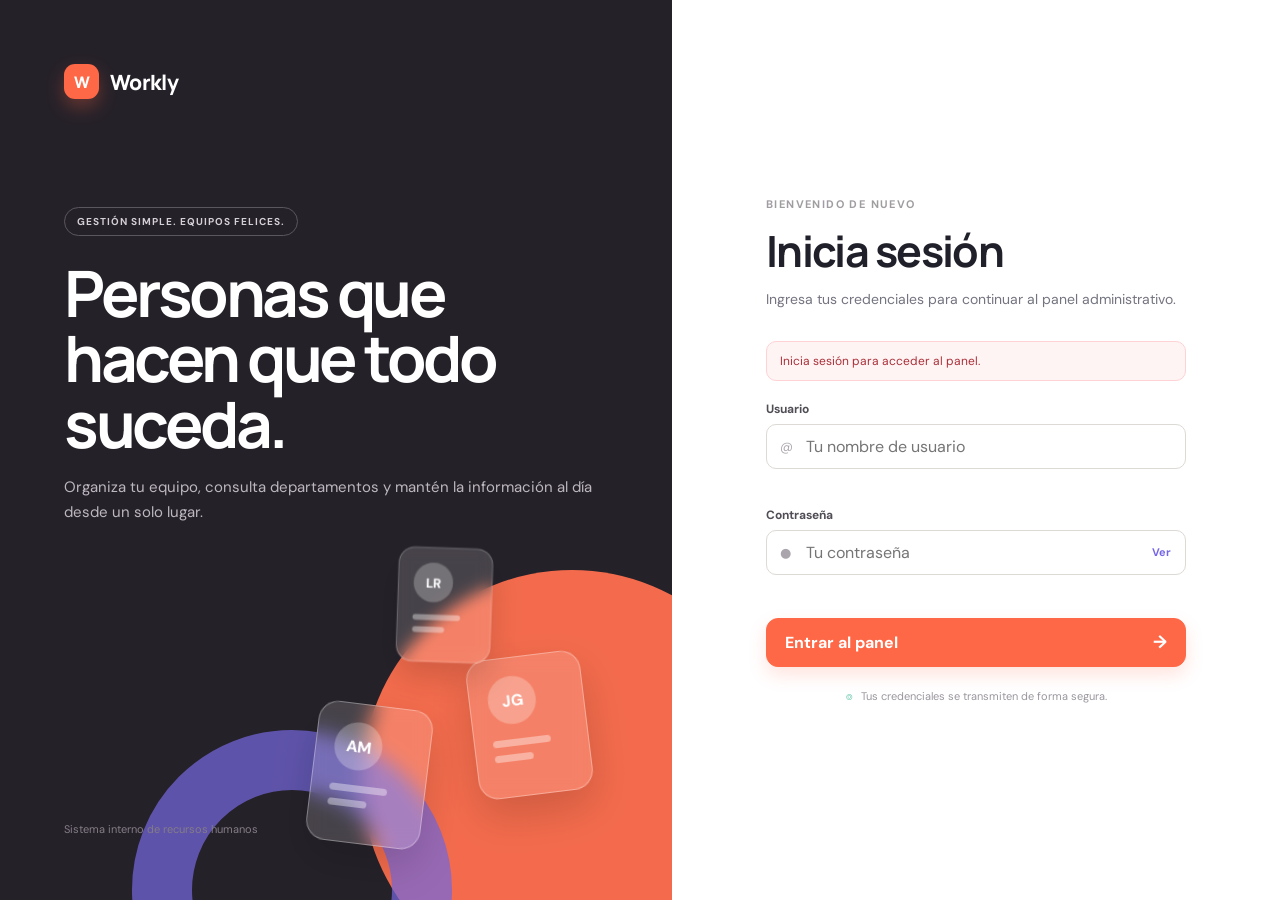
==== index.html @ eec54e48 "Primera carga del proyecto" ====
<!doctype html>
<html lang="es">
<head>
  <meta charset="UTF-8">
  <meta name="viewport" content="width=device-width, initial-scale=1.0">
  <meta name="description" content="Panel administrativo de empleados y departamentos">
  <title>Workly | Panel</title>
  <link rel="preconnect" href="https://fonts.googleapis.com">
  <link rel="preconnect" href="https://fonts.gstatic.com" crossorigin>
  <link href="https://fonts.googleapis.com/css2?family=DM+Sans:wght@400;500;600;700&family=Manrope:wght@600;700;800&display=swap" rel="stylesheet">
  <link rel="stylesheet" href="./css/styles.css">
</head>
<body class="app-page">
  <div class="app-shell">
    <aside class="sidebar" id="sidebar">
      <a class="brand" href="./index.html" aria-label="Ir al inicio">
        <span class="brand-mark" aria-hidden="true">W</span>
        <span>Workly</span>
      </a>

      <nav class="main-nav" aria-label="Navegación principal">
        <p class="nav-caption">Espacio de trabajo</p>
        <a class="nav-link active" href="./index.html" data-permission="dashboard">
          <span class="nav-icon" aria-hidden="true">⌂</span> Resumen
        </a>
        <a class="nav-link" href="./empleados.html" data-permission="empleados:ver">
          <span class="nav-icon" aria-hidden="true">♙</span> Empleados
        </a>
        <a class="nav-link" href="./departamentos.html" data-permission="departamentos:ver">
          <span class="nav-icon" aria-hidden="true">◇</span> Departamentos
        </a>
      </nav>

      <div class="sidebar-footer">
        <div class="user-card">
          <div class="avatar" data-user-initial>U</div>
          <div class="user-meta">
            <strong data-username>Usuario</strong>
            <span data-role>Rol</span>
          </div>
          <button class="icon-button" type="button" data-logout aria-label="Cerrar sesión" title="Cerrar sesión">↗</button>
        </div>
      </div>
    </aside>

    <main class="main-content">
      <header class="topbar">
        <button class="menu-button" id="menuButton" type="button" aria-label="Abrir menú">☰</button>
        <div>
          <p class="eyebrow">Panel administrativo</p>
          <h1>Hola, <span data-first-name>equipo</span></h1>
        </div>
        <div class="topbar-actions">
          <span class="status-pill"><i></i> Sistema activo</span>
        </div>
      </header>

      <section class="hero-card">
        <div>
          <span class="hero-label">Vista general</span>
          <h2>Tu equipo, en un solo lugar.</h2>
          <p>Consulta la estructura de la organización y administra la información disponible según tu nivel de acceso.</p>
        </div>
        <div class="hero-decoration" aria-hidden="true">
          <span></span><span></span><span></span>
        </div>
      </section>

      <section class="stats-grid" aria-label="Indicadores">
        <article class="stat-card" data-permission="empleados:ver">
          <div class="stat-icon coral">♙</div>
          <div>
            <p>Empleados</p>
            <strong id="employeeCount">—</strong>
            <span>registros activos</span>
          </div>
        </article>
        <article class="stat-card" data-permission="departamentos:ver">
          <div class="stat-icon violet">◇</div>
          <div>
            <p>Departamentos</p>
            <strong id="departmentCount">—</strong>
            <span>áreas registradas</span>
          </div>
        </article>
        <article class="stat-card">
          <div class="stat-icon mint">✓</div>
          <div>
            <p>Tu acceso</p>
            <strong class="access-role" data-role>—</strong>
            <span>permisos asignados</span>
          </div>
        </article>
      </section>

      <section class="content-grid">
        <article class="panel quick-panel">
          <div class="panel-heading">
            <div>
              <p class="eyebrow">Accesos directos</p>
              <h2>¿Qué quieres hacer?</h2>
            </div>
          </div>
          <div class="quick-links">
            <a href="./empleados.html" data-permission="empleados:ver">
              <span class="quick-icon coral">♙</span>
              <span><strong>Ver empleados</strong><small>Directorio y datos laborales</small></span>
              <b>→</b>
            </a>
            <a href="./departamentos.html" data-permission="departamentos:ver">
              <span class="quick-icon violet">◇</span>
              <span><strong>Ver departamentos</strong><small>Estructura de la empresa</small></span>
              <b>→</b>
            </a>
            <a href="./empleados.html?nuevo=true" data-permission="empleados:crear">
              <span class="quick-icon mint">＋</span>
              <span><strong>Nuevo empleado</strong><small>Agrega una persona al equipo</small></span>
              <b>→</b>
            </a>
          </div>
        </article>

        <article class="panel permission-panel">
          <div class="panel-heading">
            <div>
              <p class="eyebrow">Sesión actual</p>
              <h2>Permisos habilitados</h2>
            </div>
          </div>
          <ul class="permission-list" id="permissionList"></ul>
        </article>
      </section>
    </main>
  </div>

  <div class="toast-container" id="toastContainer" aria-live="polite"></div>
  <script type="module" src="./js/controllers/indexController.js"></script>
</body>
</html>
---- css/styles.css ----
:root {
  --ink: #20202a;
  --muted: #747480;
  --line: #e9e7e2;
  --paper: #ffffff;
  --canvas: #f6f5f1;
  --coral: #ff6846;
  --coral-dark: #e94e2c;
  --coral-soft: #fff0eb;
  --violet: #7566e8;
  --violet-soft: #efedff;
  --mint: #3eb893;
  --mint-soft: #e6f8f1;
  --danger: #cf3d46;
  --shadow: 0 18px 50px rgba(40, 33, 28, 0.08);
  --radius-lg: 24px;
  --radius-md: 16px;
  --sidebar-width: 252px;
}

* { box-sizing: border-box; }

html { min-width: 320px; }

body {
  margin: 0;
  color: var(--ink);
  background: var(--canvas);
  font-family: "DM Sans", system-ui, sans-serif;
  -webkit-font-smoothing: antialiased;
}

button, input, select { font: inherit; }
button, a { -webkit-tap-highlight-color: transparent; }
a { color: inherit; text-decoration: none; }
[hidden] { display: none !important; }

h1, h2, h3, p { margin-top: 0; }
h1, h2, h3, .brand { font-family: "Manrope", sans-serif; }

.app-shell { min-height: 100vh; }

.sidebar {
  position: fixed;
  inset: 0 auto 0 0;
  z-index: 30;
  display: flex;
  width: var(--sidebar-width);
  flex-direction: column;
  padding: 32px 22px 22px;
  border-right: 1px solid var(--line);
  background: rgba(255, 255, 255, 0.94);
  backdrop-filter: blur(16px);
}

.brand {
  display: inline-flex;
  align-items: center;
  gap: 11px;
  width: fit-content;
  font-size: 21px;
  font-weight: 800;
  letter-spacing: -0.7px;
}

.brand-mark {
  display: grid;
  width: 35px;
  height: 35px;
  place-items: center;
  border-radius: 11px;
  color: #fff;
  background: var(--coral);
  box-shadow: 0 8px 18px rgba(255, 104, 70, 0.3);
  font-size: 16px;
}

.main-nav { margin-top: 60px; }

.nav-caption, .eyebrow {
  margin-bottom: 10px;
  color: #a09da1;
  font-size: 11px;
  font-weight: 700;
  letter-spacing: 1.4px;
  text-transform: uppercase;
}

.nav-caption { padding-left: 13px; }

.nav-link {
  display: flex;
  align-items: center;
  gap: 13px;
  margin: 5px 0;
  padding: 12px 13px;
  border-radius: 12px;
  color: #686571;
  font-size: 14px;
  font-weight: 600;
  transition: 160ms ease;
}

.nav-link:hover { color: var(--ink); background: #f6f4ef; }
.nav-link.active { color: #d94d2f; background: var(--coral-soft); }
.nav-icon { display: grid; width: 22px; font-size: 19px; place-items: center; }

.sidebar-footer { margin-top: auto; }

.user-card {
  display: flex;
  align-items: center;
  gap: 10px;
  padding-top: 20px;
  border-top: 1px solid var(--line);
}

.avatar, .table-avatar {
  display: grid;
  flex: 0 0 auto;
  width: 38px;
  height: 38px;
  place-items: center;
  border-radius: 12px;
  color: #6756ca;
  background: var(--violet-soft);
  font-weight: 800;
}

.user-meta { display: grid; min-width: 0; flex: 1; }
.user-meta strong { overflow: hidden; font-size: 13px; text-overflow: ellipsis; }
.user-meta span { overflow: hidden; color: var(--muted); font-size: 11px; text-overflow: ellipsis; text-transform: capitalize; }

.icon-button, .menu-button, .close-button {
  border: 0;
  color: #85818b;
  background: transparent;
  cursor: pointer;
}

.icon-button { padding: 8px; border-radius: 9px; font-size: 18px; }
.icon-button:hover { color: var(--danger); background: #fff0f0; }

.main-content {
  min-height: 100vh;
  margin-left: var(--sidebar-width);
  padding: 36px clamp(24px, 4vw, 64px) 56px;
}

.topbar {
  display: flex;
  align-items: center;
  justify-content: space-between;
  gap: 24px;
  margin-bottom: 28px;
}

.topbar h1 { margin-bottom: 0; font-size: clamp(27px, 3vw, 38px); letter-spacing: -1.5px; }
.topbar .eyebrow { margin-bottom: 4px; }
.topbar-actions { margin-left: auto; }
.menu-button { display: none; font-size: 22px; }

.status-pill {
  display: inline-flex;
  align-items: center;
  gap: 8px;
  padding: 8px 12px;
  border: 1px solid #ddede7;
  border-radius: 99px;
  color: #48806d;
  background: #f4fcf9;
  font-size: 12px;
  font-weight: 600;
}

.status-pill i { width: 7px; height: 7px; border-radius: 50%; background: var(--mint); box-shadow: 0 0 0 4px #dff4ed; }

.hero-card {
  position: relative;
  display: flex;
  min-height: 235px;
  align-items: center;
  overflow: hidden;
  padding: 38px 42px;
  border-radius: var(--radius-lg);
  color: #fff;
  background: #27232b;
  box-shadow: var(--shadow);
}

.hero-card > div:first-child { position: relative; z-index: 2; max-width: 610px; }
.hero-label { display: inline-block; margin-bottom: 18px; padding: 7px 11px; border: 1px solid #5e5665; border-radius: 99px; color: #d5d0d8; font-size: 11px; font-weight: 700; letter-spacing: 1px; text-transform: uppercase; }
.hero-card h2 { max-width: 500px; margin-bottom: 12px; font-size: clamp(30px, 4vw, 48px); line-height: 1.08; letter-spacing: -2px; }
.hero-card p { max-width: 570px; margin-bottom: 0; color: #bdb8c0; font-size: 15px; line-height: 1.6; }

.hero-decoration { position: absolute; inset: 0 0 0 auto; width: 42%; }
.hero-decoration span { position: absolute; border-radius: 50%; }
.hero-decoration span:nth-child(1) { top: -90px; right: -20px; width: 260px; height: 260px; background: var(--coral); opacity: 0.88; }
.hero-decoration span:nth-child(2) { right: 130px; bottom: -100px; width: 245px; height: 245px; border: 45px solid var(--violet); opacity: 0.65; }
.hero-decoration span:nth-child(3) { top: 84px; right: 68px; width: 96px; height: 96px; border: 18px solid #f9bb53; opacity: 0.9; }

.stats-grid { display: grid; grid-template-columns: repeat(3, minmax(0, 1fr)); gap: 18px; margin: 22px 0; }

.stat-card {
  display: flex;
  min-height: 132px;
  align-items: center;
  gap: 17px;
  padding: 23px;
  border: 1px solid var(--line);
  border-radius: var(--radius-md);
  background: var(--paper);
}

.stat-icon, .quick-icon { display: grid; flex: 0 0 auto; place-items: center; border-radius: 14px; font-weight: 800; }
.stat-icon { width: 48px; height: 48px; font-size: 21px; }
.coral { color: #e75434; background: var(--coral-soft); }
.violet { color: #6959d3; background: var(--violet-soft); }
.mint { color: #258a6c; background: var(--mint-soft); }
.stat-card p { margin-bottom: 3px; color: var(--muted); font-size: 13px; }
.stat-card strong { display: block; max-width: 150px; overflow: hidden; font-family: "Manrope"; font-size: 26px; line-height: 1.2; text-overflow: ellipsis; }
.stat-card strong.access-role { font-size: 17px; text-transform: capitalize; }
.stat-card span { color: #a3a0a5; font-size: 11px; }

.content-grid { display: grid; grid-template-columns: minmax(0, 1.45fr) minmax(290px, 0.8fr); gap: 22px; }
.panel { border: 1px solid var(--line); border-radius: var(--radius-lg); background: var(--paper); }
.quick-panel, .permission-panel { padding: 28px; }
.panel-heading h2 { margin-bottom: 22px; font-size: 20px; letter-spacing: -0.6px; }
.panel-heading .eyebrow { margin-bottom: 5px; }

.quick-links { display: grid; gap: 8px; }
.quick-links a { display: flex; align-items: center; gap: 14px; padding: 12px; border-radius: 14px; transition: 160ms ease; }
.quick-links a:hover { background: #faf9f6; transform: translateX(2px); }
.quick-icon { width: 42px; height: 42px; }
.quick-links a > span:nth-child(2) { display: grid; flex: 1; }
.quick-links strong { font-size: 14px; }
.quick-links small { margin-top: 2px; color: var(--muted); font-size: 12px; }
.quick-links b { color: #aaa6ac; }

.permission-list { display: grid; gap: 11px; margin: 0; padding: 0; list-style: none; }
.permission-list li { display: flex; align-items: center; gap: 11px; }
.permission-list li span { display: grid; width: 25px; height: 25px; place-items: center; border-radius: 50%; color: #27886c; background: var(--mint-soft); font-size: 11px; font-weight: 800; }
.permission-list p { margin: 0; color: #66626b; font-size: 13px; }

.primary-button, .secondary-button {
  display: inline-flex;
  min-height: 43px;
  align-items: center;
  justify-content: center;
  gap: 12px;
  padding: 10px 18px;
  border-radius: 12px;
  font-weight: 700;
  cursor: pointer;
  transition: 150ms ease;
}

.primary-button { border: 1px solid var(--coral); color: #fff; background: var(--coral); box-shadow: 0 8px 18px rgba(255, 104, 70, 0.18); }
.primary-button:hover { border-color: var(--coral-dark); background: var(--coral-dark); transform: translateY(-1px); }
.primary-button:disabled, .secondary-button:disabled { opacity: 0.6; cursor: wait; transform: none; }
.secondary-button { border: 1px solid var(--line); color: #615e65; background: #fff; }
.secondary-button:hover { background: #f7f6f3; }

.list-topbar { min-height: 55px; }
.table-panel { overflow: hidden; }
.table-toolbar { display: flex; align-items: center; justify-content: space-between; gap: 20px; padding: 25px 28px; border-bottom: 1px solid var(--line); }
.table-toolbar h2 { margin-bottom: 4px; font-size: 19px; }
.table-toolbar p { margin-bottom: 0; color: var(--muted); font-size: 12px; }

.search-box { display: flex; width: min(310px, 40vw); align-items: center; gap: 8px; padding: 0 13px; border: 1px solid var(--line); border-radius: 11px; color: #aaa6ac; background: #faf9f7; }
.search-box:focus-within { border-color: #c9c3bb; box-shadow: 0 0 0 3px #f0eee9; }
.search-box input { width: 100%; height: 40px; border: 0; outline: 0; background: transparent; font-size: 13px; }

.table-wrap { width: 100%; overflow-x: auto; }
table { width: 100%; border-collapse: collapse; }
th { padding: 13px 20px; color: #98949b; background: #faf9f7; font-size: 10px; font-weight: 700; letter-spacing: 0.8px; text-align: left; text-transform: uppercase; }
td { padding: 15px 20px; border-top: 1px solid #efede9; color: #5f5c65; font-size: 13px; vertical-align: middle; }
tbody tr { transition: background 130ms ease; }
tbody tr:hover { background: #fcfbf9; }
.person-cell { display: flex; min-width: 200px; align-items: center; gap: 11px; }
.person-cell > span:last-child { display: grid; }
.person-cell strong { color: var(--ink); font-size: 13px; }
.person-cell small { margin-top: 2px; color: var(--muted); }
.table-avatar { width: 36px; height: 36px; font-size: 11px; }
.actions-column { width: 90px; text-align: right; }
.table-action, .text-button { border: 0; border-radius: 8px; color: #6258b5; background: transparent; font-size: 12px; font-weight: 700; cursor: pointer; }
.table-action { padding: 7px 9px; }
.table-action:hover, .text-button:hover { background: var(--violet-soft); }
.danger-action { color: var(--danger); }
.danger-action:hover { background: #fff0f1; }

.pagination { display: flex; justify-content: flex-end; gap: 6px; min-height: 18px; padding: 16px 24px; border-top: 1px solid var(--line); }
.pagination:empty { display: none; }
.pagination button { display: grid; width: 31px; height: 31px; place-items: center; border: 1px solid var(--line); border-radius: 8px; color: #706c74; background: white; cursor: pointer; }
.pagination button.active { border-color: var(--ink); color: #fff; background: var(--ink); }

.empty-state { padding: 60px 24px; text-align: center; }
.empty-state > span { display: grid; width: 50px; height: 50px; margin: 0 auto 15px; place-items: center; border-radius: 16px; color: var(--violet); background: var(--violet-soft); font-size: 23px; }
.empty-state h3 { margin-bottom: 6px; font-size: 16px; }
.empty-state p { margin-bottom: 0; color: var(--muted); font-size: 13px; }

.department-grid { display: grid; grid-template-columns: repeat(3, minmax(0, 1fr)); gap: 16px; padding: 25px 28px 30px; }
.department-card { min-height: 210px; padding: 20px; border: 1px solid var(--line); border-radius: 17px; background: #fff; transition: 160ms ease; }
.department-card:hover { box-shadow: 0 13px 30px rgba(44, 38, 34, 0.07); transform: translateY(-2px); }
.department-card-head { display: flex; align-items: center; justify-content: space-between; margin-bottom: 25px; }
.department-icon { display: grid; width: 44px; height: 44px; place-items: center; border-radius: 13px; font-size: 12px; font-weight: 800; }
.color-1 { color: #d85235; background: var(--coral-soft); }
.color-2 { color: #6457c6; background: var(--violet-soft); }
.color-3 { color: #268668; background: var(--mint-soft); }
.color-4 { color: #a87318; background: #fff5d8; }
.department-tag { padding: 5px 8px; border-radius: 7px; color: #8b878e; background: #f6f5f2; font-size: 9px; font-weight: 800; letter-spacing: 0.7px; }
.department-card h3 { margin-bottom: 8px; font-size: 16px; }
.department-location { min-height: 32px; margin-bottom: 14px; color: var(--muted); font-size: 12px; }
.card-actions { display: flex; gap: 8px; padding-top: 12px; border-top: 1px solid var(--line); }
.text-button { padding: 6px 8px; }

.modal {
  width: min(610px, calc(100% - 30px));
  padding: 0;
  border: 0;
  border-radius: 22px;
  color: var(--ink);
  background: #fff;
  box-shadow: 0 30px 100px rgba(29, 24, 22, 0.25);
}

.modal::backdrop { background: rgba(24, 21, 25, 0.55); backdrop-filter: blur(3px); }
.modal form { padding: 28px; }
.modal-header { display: flex; align-items: flex-start; justify-content: space-between; margin-bottom: 25px; }
.modal-header h2 { margin-bottom: 0; font-size: 22px; }
.modal-header .eyebrow { margin-bottom: 4px; }
.close-button { padding: 0 6px; font-size: 29px; line-height: 1; }
.form-grid { display: grid; grid-template-columns: 1fr 1fr; gap: 17px; }
.form-field { display: grid; gap: 7px; }
.form-field.full { grid-column: 1 / -1; }
.form-field label { color: #504d55; font-size: 12px; font-weight: 700; }
.form-field input, .form-field select { width: 100%; height: 45px; padding: 0 13px; border: 1px solid #ddd9d4; border-radius: 10px; outline: 0; color: var(--ink); background: #fff; }
.form-field input:focus, .form-field select:focus { border-color: #aa9fea; box-shadow: 0 0 0 3px var(--violet-soft); }
.form-field input.is-invalid { border-color: var(--danger); box-shadow: 0 0 0 3px #fff0f1; }
.field-error { min-height: 14px; color: var(--danger); font-size: 11px; }
.modal-actions { display: flex; justify-content: flex-end; gap: 10px; margin-top: 28px; padding-top: 20px; border-top: 1px solid var(--line); }

.toast-container { position: fixed; z-index: 100; right: 24px; bottom: 24px; display: grid; gap: 10px; }
.toast { max-width: 360px; padding: 13px 16px; border: 1px solid var(--line); border-left: 4px solid var(--violet); border-radius: 12px; color: #4f4b53; background: #fff; box-shadow: var(--shadow); font-size: 13px; animation: toast-in 180ms ease; }
.toast-success { border-left-color: var(--mint); }
.toast-error { border-left-color: var(--danger); }
@keyframes toast-in { from { opacity: 0; transform: translateY(8px); } }

.skeleton-row span, .skeleton-card span { display: block; border-radius: 8px; background: linear-gradient(90deg, #f2f0ec 25%, #faf9f7 50%, #f2f0ec 75%); background-size: 200% 100%; animation: skeleton 1.2s infinite; }
.skeleton-row span { width: 100%; height: 28px; }
.skeleton-card span { width: 100%; height: 17px; margin-bottom: 18px; }
.skeleton-card span:first-child { width: 45px; height: 45px; }
.skeleton-card span:last-child { width: 55%; }
@keyframes skeleton { to { background-position: -200% 0; } }

/* Login */
.login-page { min-height: 100vh; background: #fff; }
.login-layout { display: grid; min-height: 100vh; grid-template-columns: minmax(430px, 1.05fr) minmax(430px, 0.95fr); }
.login-visual { position: relative; display: flex; overflow: hidden; flex-direction: column; padding: clamp(34px, 5vw, 66px); color: #fff; background: #252129; }
.brand-light { color: #fff; }
.visual-copy { position: relative; z-index: 3; max-width: 620px; margin-top: clamp(65px, 12vh, 130px); }
.login-chip { display: inline-flex; margin-bottom: 24px; padding: 7px 12px; border: 1px solid #5c5660; border-radius: 99px; color: #d5cfd7; font-size: 10px; font-weight: 700; letter-spacing: 1px; text-transform: uppercase; }
.visual-copy h1 { margin-bottom: 19px; font-size: clamp(40px, 5vw, 70px); line-height: 1.02; letter-spacing: -3.5px; }
.visual-copy p { max-width: 530px; color: #bdb7c0; font-size: 15px; line-height: 1.7; }
.visual-footnote { position: relative; z-index: 2; margin: auto 0 0; color: #847d87; font-size: 11px; }

.visual-art { position: absolute; inset: 0; pointer-events: none; }
.orb { position: absolute; border-radius: 50%; filter: saturate(0.9); }
.orb-one { right: -110px; bottom: -90px; width: 420px; height: 420px; background: var(--coral); }
.orb-two { right: 220px; bottom: -150px; width: 320px; height: 320px; border: 60px solid var(--violet); opacity: 0.72; }
.people-card { position: absolute; z-index: 2; width: 115px; height: 140px; padding: 18px; border: 1px solid rgba(255,255,255,.33); border-radius: 20px; background: rgba(255,255,255,.15); box-shadow: 0 18px 40px rgba(0,0,0,.15); backdrop-filter: blur(10px); transform: rotate(-7deg); }
.people-card span { display: grid; width: 48px; height: 48px; margin-bottom: 15px; place-items: center; border-radius: 50%; color: #fff; background: rgba(255,255,255,.25); font-weight: 800; }
.people-card i { display: block; width: 75%; height: 7px; margin-top: 8px; border-radius: 9px; background: rgba(255,255,255,.38); }
.people-card i:last-child { width: 50%; }
.card-one { right: 85px; bottom: 105px; }
.card-two { right: 245px; bottom: 55px; transform: rotate(7deg); }
.card-three { right: 170px; bottom: 225px; transform: rotate(2deg) scale(.82); }

.login-form-section { display: grid; padding: 40px; place-items: center; }
.login-form-wrap { width: min(420px, 100%); }
.mobile-brand { display: none; }
.login-form-wrap > h2 { margin-bottom: 9px; font-size: clamp(31px, 4vw, 43px); letter-spacing: -1.7px; }
.form-intro { margin-bottom: 30px; color: var(--muted); font-size: 14px; line-height: 1.55; }
.login-form-wrap form { display: grid; gap: 17px; }
.input-with-icon { position: relative; display: flex; align-items: center; }
.input-with-icon > span { position: absolute; left: 14px; color: #aaa5ac; font-size: 13px; }
.input-with-icon input { padding-left: 39px; padding-right: 60px; }
.password-toggle { position: absolute; right: 8px; padding: 7px; border: 0; color: var(--violet); background: transparent; font-size: 11px; font-weight: 700; cursor: pointer; }
.login-button { width: 100%; margin-top: 5px; min-height: 49px; }
.login-button b { margin-left: auto; font-size: 18px; }
.security-note { margin: 22px 0 0; color: #9a969e; font-size: 11px; text-align: center; }
.security-note span { margin-right: 5px; color: var(--mint); }
.alert { margin-bottom: 20px; padding: 11px 13px; border: 1px solid #ffd2d5; border-radius: 10px; color: #a93039; background: #fff4f4; font-size: 12px; }
.alert-success { border-color: #ccecdf; color: #27765f; background: #f1fbf7; }

@media (max-width: 1050px) {
  .stats-grid { grid-template-columns: 1fr 1fr; }
  .stats-grid .stat-card:last-child { grid-column: 1 / -1; }
  .content-grid { grid-template-columns: 1fr; }
  .department-grid { grid-template-columns: repeat(2, minmax(0, 1fr)); }
  .visual-copy h1 { font-size: 50px; }
}

@media (max-width: 780px) {
  .sidebar { width: min(280px, 82vw); transform: translateX(-105%); box-shadow: var(--shadow); transition: transform 180ms ease; }
  .sidebar.is-open { transform: translateX(0); }
  .main-content { margin-left: 0; padding: 24px 18px 40px; }
  .menu-button { display: inline-block; }
  .topbar { align-items: center; }
  .topbar > div:nth-child(2) { margin-right: auto; }
  .hero-card { padding: 30px; }
  .hero-decoration { opacity: 0.55; width: 65%; }
  .login-layout { grid-template-columns: 1fr; }
  .login-visual { display: none; }
  .login-form-section { min-height: 100vh; padding: 28px; }
  .mobile-brand { display: flex; align-items: center; gap: 10px; margin-bottom: 60px; font-family: "Manrope"; font-size: 20px; }
}

@media (max-width: 600px) {
  .topbar-actions { display: none; }
  .list-topbar { flex-wrap: wrap; }
  .list-topbar .primary-button { width: 100%; }
  .hero-card { min-height: 290px; align-items: flex-start; }
  .hero-card h2 { font-size: 34px; }
  .hero-decoration { top: 95px; }
  .stats-grid { grid-template-columns: 1fr; }
  .stats-grid .stat-card:last-child { grid-column: auto; }
  .table-toolbar { align-items: stretch; flex-direction: column; }
  .search-box { width: 100%; }
  .department-grid { grid-template-columns: 1fr; padding: 20px; }
  .form-grid { grid-template-columns: 1fr; }
  .form-field.full { grid-column: auto; }
  .modal form { padding: 22px; }
  .toast-container { right: 14px; bottom: 14px; left: 14px; }
  .toast { max-width: none; }
}

@media (prefers-reduced-motion: reduce) {
  *, *::before, *::after { scroll-behavior: auto !important; transition-duration: 0.01ms !important; animation-duration: 0.01ms !important; animation-iteration-count: 1 !important; }
}
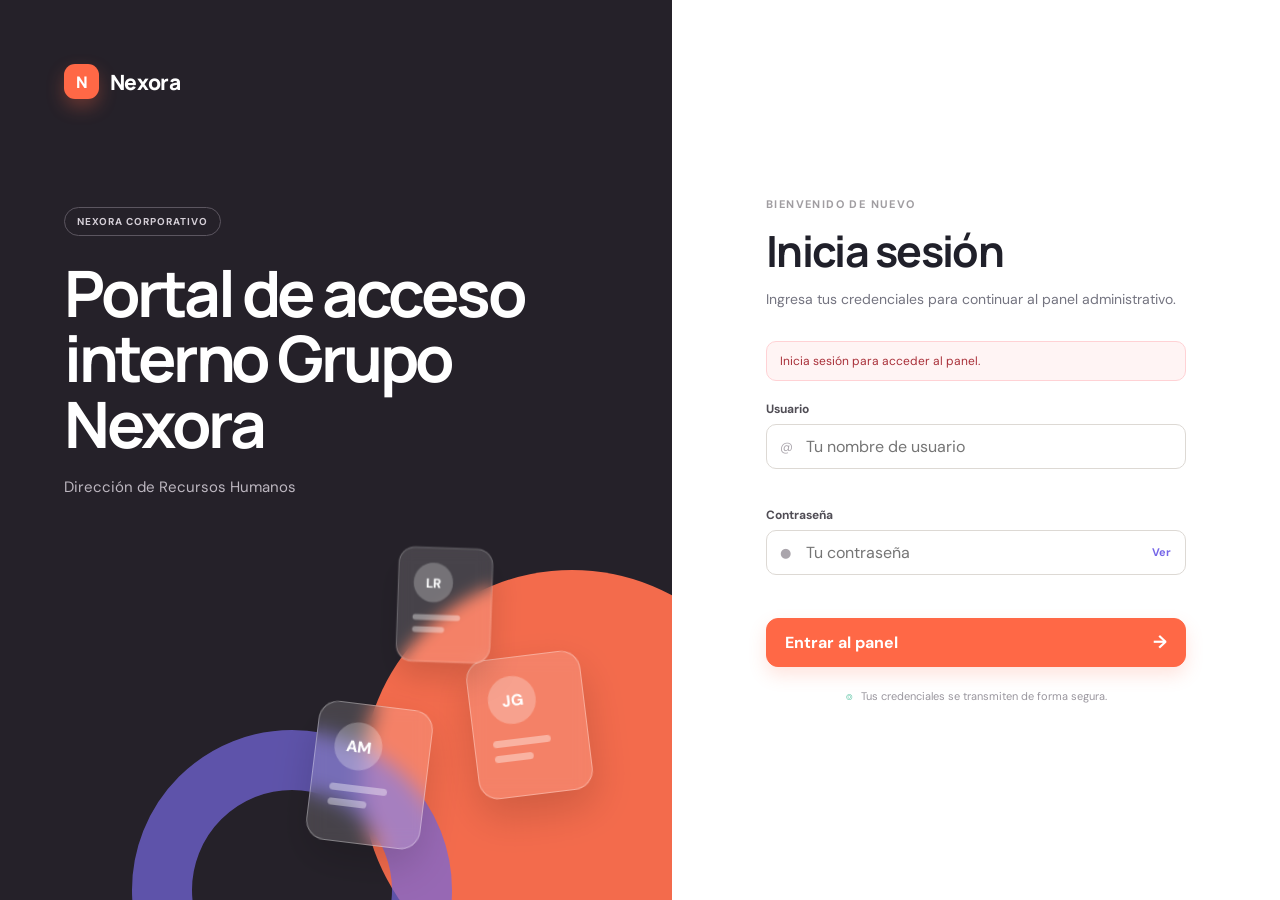
==== commit baeb6a7a: "Improved Auth" ====
--- a/index.html
+++ b/index.html
@@ -1,10 +1,10 @@
 <!doctype html>
-<html lang="es">
+<html lang="es" class="auth-pending">
 <head>
   <meta charset="UTF-8">
   <meta name="viewport" content="width=device-width, initial-scale=1.0">
   <meta name="description" content="Panel administrativo de empleados y departamentos">
-  <title>Workly | Panel</title>
+  <title>Nexora | Panel</title>
   <link rel="preconnect" href="https://fonts.googleapis.com">
   <link rel="preconnect" href="https://fonts.gstatic.com" crossorigin>
   <link href="https://fonts.googleapis.com/css2?family=DM+Sans:wght@400;500;600;700&family=Manrope:wght@600;700;800&display=swap" rel="stylesheet">
@@ -14,8 +14,8 @@
   <div class="app-shell">
     <aside class="sidebar" id="sidebar">
       <a class="brand" href="./index.html" aria-label="Ir al inicio">
-        <span class="brand-mark" aria-hidden="true">W</span>
-        <span>Workly</span>
+        <span class="brand-mark" aria-hidden="true">N</span>
+        <span>Nexora</span>
       </a>
 
       <nav class="main-nav" aria-label="Navegación principal">
@@ -50,21 +50,9 @@
           <p class="eyebrow">Panel administrativo</p>
           <h1>Hola, <span data-first-name>equipo</span></h1>
         </div>
-        <div class="topbar-actions">
-          <span class="status-pill"><i></i> Sistema activo</span>
-        </div>
       </header>
 
-      <section class="hero-card">
-        <div>
-          <span class="hero-label">Vista general</span>
-          <h2>Tu equipo, en un solo lugar.</h2>
-          <p>Consulta la estructura de la organización y administra la información disponible según tu nivel de acceso.</p>
-        </div>
-        <div class="hero-decoration" aria-hidden="true">
-          <span></span><span></span><span></span>
-        </div>
-      </section>
+      
 
       <section class="stats-grid" aria-label="Indicadores">
         <article class="stat-card" data-permission="empleados:ver">
--- a/css/styles.css
+++ b/css/styles.css
@@ -18,6 +18,11 @@
   --sidebar-width: 252px;
 }
 
+/* Evita mostrar una vista mientras el guard comprueba la sesión. */
+html.auth-pending body {
+  visibility: hidden;
+}
+
 * { box-sizing: border-box; }
 
 html { min-width: 320px; }
